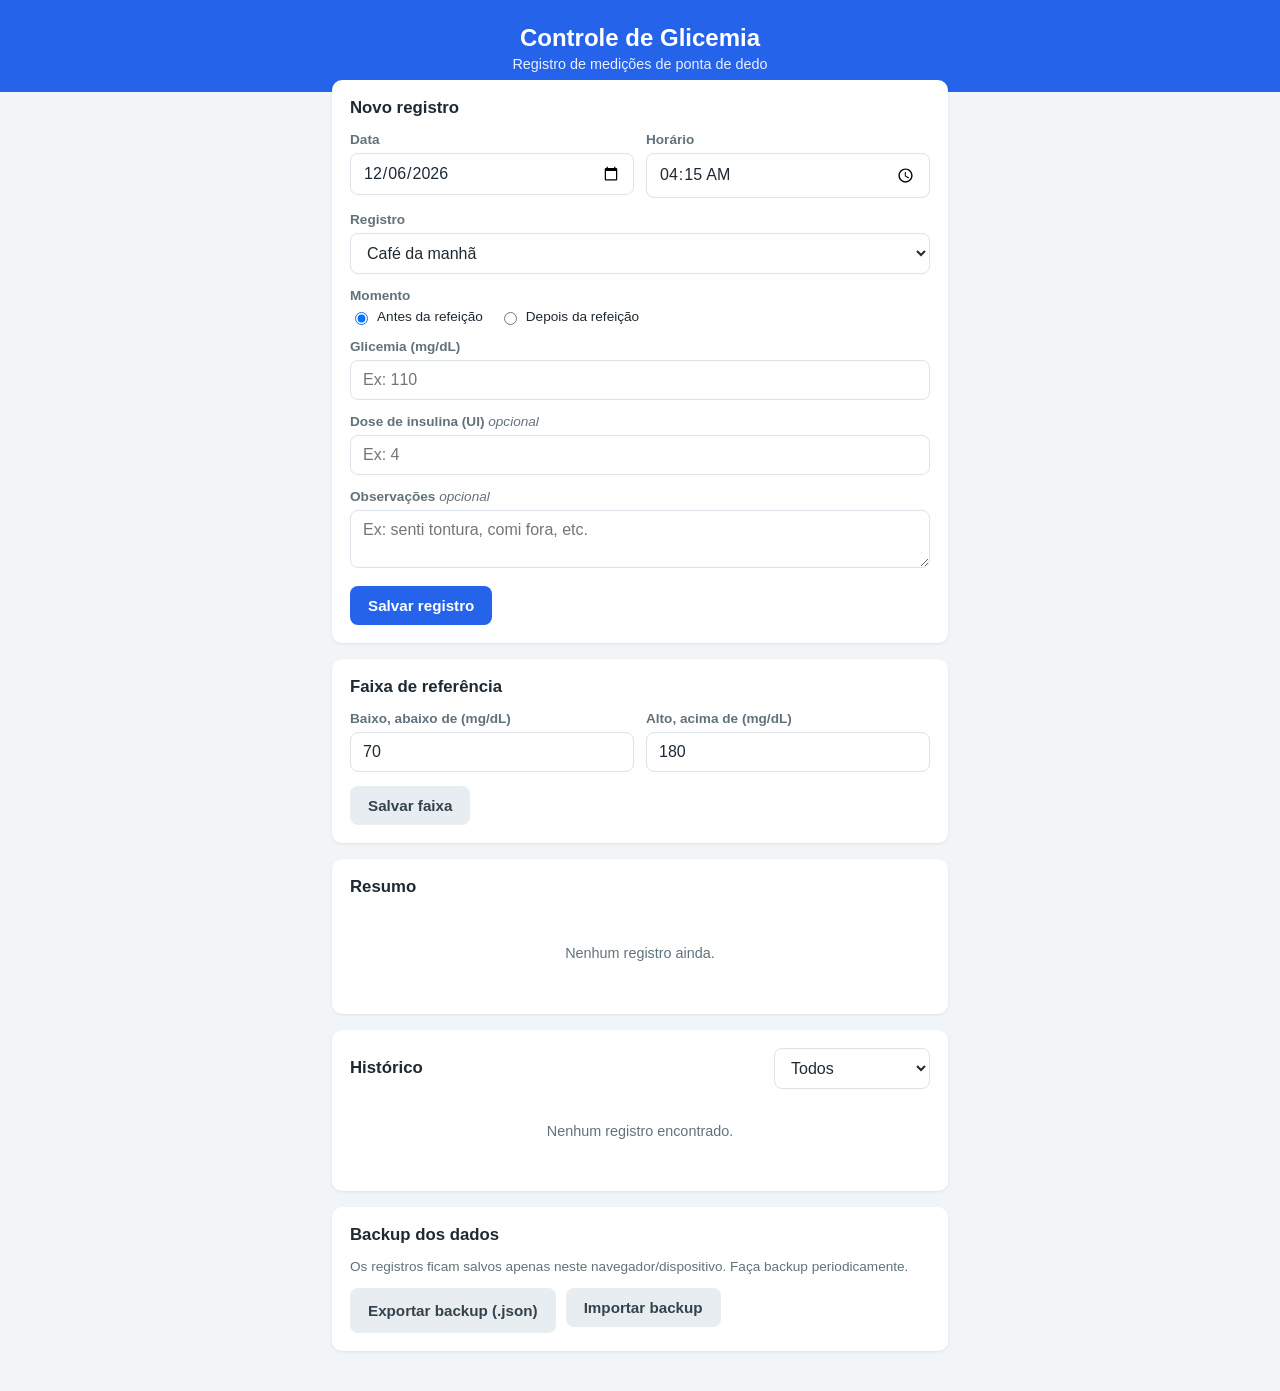
==== controle-glicemia/index.html @ e1487078 "Adiciona app de controle de glicemia App web local (HTML/CSS/JS puro, sem backend) para registrar me" ====
<!DOCTYPE html>
<html lang="pt-BR">
<head>
<meta charset="UTF-8">
<meta name="viewport" content="width=device-width, initial-scale=1.0">
<title>Controle de Glicemia</title>
<link rel="stylesheet" href="style.css">
</head>
<body>
  <header class="app-header">
    <h1>Controle de Glicemia</h1>
    <p class="subtitle">Registro de medições de ponta de dedo</p>
  </header>

  <main class="container">

    <section class="card">
      <h2 id="form-title">Novo registro</h2>
      <form id="reading-form" novalidate>
        <input type="hidden" id="reading-id">

        <div class="field-row">
          <div class="field">
            <label for="date">Data</label>
            <input type="date" id="date" required>
          </div>
          <div class="field">
            <label for="time">Horário</label>
            <input type="time" id="time" required>
          </div>
        </div>

        <div class="field">
          <label for="category">Registro</label>
          <select id="category" required>
            <option value="cafe">Café da manhã</option>
            <option value="almoco">Almoço</option>
            <option value="jantar">Jantar</option>
            <option value="extra">Extraordinário</option>
          </select>
        </div>

        <div class="field" id="moment-field">
          <label>Momento</label>
          <div class="radio-group">
            <label class="radio-option">
              <input type="radio" name="moment" value="antes" checked>
              <span>Antes da refeição</span>
            </label>
            <label class="radio-option">
              <input type="radio" name="moment" value="depois">
              <span>Depois da refeição</span>
            </label>
          </div>
        </div>

        <div class="field">
          <label for="value">Glicemia (mg/dL)</label>
          <input type="number" id="value" min="10" max="800" step="1" required placeholder="Ex: 110">
        </div>

        <div class="field-row">
          <div class="field">
            <label for="insulin">Dose de insulina (UI) <span class="optional">opcional</span></label>
            <input type="number" id="insulin" min="0" max="200" step="0.5" placeholder="Ex: 4">
          </div>
        </div>

        <div class="field">
          <label for="notes">Observações <span class="optional">opcional</span></label>
          <textarea id="notes" rows="2" placeholder="Ex: senti tontura, comi fora, etc."></textarea>
        </div>

        <div class="form-actions">
          <button type="submit" id="submit-btn" class="btn btn-primary">Salvar registro</button>
          <button type="button" id="cancel-edit-btn" class="btn btn-secondary hidden">Cancelar edição</button>
        </div>
      </form>
    </section>

    <section class="card">
      <h2>Faixa de referência</h2>
      <div class="field-row">
        <div class="field">
          <label for="low-threshold">Baixo, abaixo de (mg/dL)</label>
          <input type="number" id="low-threshold" min="0" max="400" step="1">
        </div>
        <div class="field">
          <label for="high-threshold">Alto, acima de (mg/dL)</label>
          <input type="number" id="high-threshold" min="0" max="800" step="1">
        </div>
      </div>
      <button type="button" id="save-thresholds-btn" class="btn btn-secondary">Salvar faixa</button>
    </section>

    <section class="card">
      <h2>Resumo</h2>
      <div class="stats" id="stats"></div>
    </section>

    <section class="card">
      <div class="history-header">
        <h2>Histórico</h2>
        <select id="filter-category">
          <option value="all">Todos</option>
          <option value="cafe">Café da manhã</option>
          <option value="almoco">Almoço</option>
          <option value="jantar">Jantar</option>
          <option value="extra">Extraordinário</option>
        </select>
      </div>
      <div id="history-list"></div>
    </section>

    <section class="card">
      <h2>Backup dos dados</h2>
      <p class="hint">Os registros ficam salvos apenas neste navegador/dispositivo. Faça backup periodicamente.</p>
      <div class="form-actions">
        <button type="button" id="export-btn" class="btn btn-secondary">Exportar backup (.json)</button>
        <label class="btn btn-secondary file-btn">
          Importar backup
          <input type="file" id="import-input" accept="application/json" class="hidden">
        </label>
      </div>
    </section>

  </main>

  <script src="app.js"></script>
</body>
</html>
---- controle-glicemia/style.css ----
:root {
  color-scheme: light;
  --bg: #f2f5f7;
  --card-bg: #ffffff;
  --text: #1f2933;
  --text-muted: #62727b;
  --border: #dde3e8;
  --primary: #2563eb;
  --primary-dark: #1d4ed8;
  --secondary-bg: #e8edf1;
  --secondary-text: #33424c;
  --success: #1a9c62;
  --success-bg: #e5f7ee;
  --warning: #b7791f;
  --warning-bg: #fdf3dc;
  --danger: #c0392b;
  --danger-bg: #fbe6e3;
  --radius: 10px;
}

* {
  box-sizing: border-box;
}

body {
  margin: 0;
  font-family: -apple-system, BlinkMacSystemFont, "Segoe UI", Roboto, Helvetica, Arial, sans-serif;
  background: var(--bg);
  color: var(--text);
  padding-bottom: 40px;
}

.app-header {
  background: var(--primary);
  color: #fff;
  padding: 24px 16px 20px;
  text-align: center;
}

.app-header h1 {
  margin: 0 0 4px;
  font-size: 1.5rem;
}

.subtitle {
  margin: 0;
  opacity: 0.9;
  font-size: 0.9rem;
}

.container {
  max-width: 640px;
  margin: -12px auto 0;
  padding: 0 12px;
  display: flex;
  flex-direction: column;
  gap: 16px;
}

.card {
  background: var(--card-bg);
  border-radius: var(--radius);
  padding: 18px;
  box-shadow: 0 1px 3px rgba(0, 0, 0, 0.08);
}

.card h2 {
  margin: 0 0 14px;
  font-size: 1.05rem;
}

.field {
  margin-bottom: 14px;
}

.field-row {
  display: flex;
  gap: 12px;
}

.field-row .field {
  flex: 1;
  min-width: 0;
}

label {
  display: block;
  font-size: 0.85rem;
  font-weight: 600;
  color: var(--text-muted);
  margin-bottom: 6px;
}

.optional {
  font-weight: 400;
  font-style: italic;
  color: var(--text-muted);
}

input[type="date"],
input[type="time"],
input[type="number"],
input[type="text"],
select,
textarea {
  width: 100%;
  padding: 10px 12px;
  border: 1px solid var(--border);
  border-radius: 8px;
  font-size: 1rem;
  background: #fff;
  color: var(--text);
  font-family: inherit;
}

textarea {
  resize: vertical;
}

.radio-group {
  display: flex;
  gap: 16px;
}

.radio-option {
  display: flex;
  align-items: center;
  gap: 6px;
  font-weight: 400;
  color: var(--text);
  margin-bottom: 0;
}

.radio-option input {
  width: auto;
}

.form-actions {
  display: flex;
  gap: 10px;
  flex-wrap: wrap;
  margin-top: 4px;
}

.btn {
  border: none;
  border-radius: 8px;
  padding: 11px 18px;
  font-size: 0.95rem;
  font-weight: 600;
  cursor: pointer;
}

.btn-primary {
  background: var(--primary);
  color: #fff;
}

.btn-primary:hover {
  background: var(--primary-dark);
}

.btn-secondary {
  background: var(--secondary-bg);
  color: var(--secondary-text);
}

.file-btn {
  display: inline-flex;
  align-items: center;
  justify-content: center;
}

.hidden {
  display: none !important;
}

.hint {
  font-size: 0.85rem;
  color: var(--text-muted);
  margin-top: 0;
}

.stats {
  display: grid;
  grid-template-columns: repeat(auto-fit, minmax(120px, 1fr));
  gap: 10px;
}

.stat-box {
  background: var(--secondary-bg);
  border-radius: 8px;
  padding: 10px 12px;
}

.stat-box .stat-label {
  font-size: 0.75rem;
  color: var(--text-muted);
  margin-bottom: 4px;
}

.stat-box .stat-value {
  font-size: 1.15rem;
  font-weight: 700;
}

.history-header {
  display: flex;
  align-items: center;
  justify-content: space-between;
  gap: 10px;
  margin-bottom: 14px;
}

.history-header h2 {
  margin: 0;
}

.history-header select {
  width: auto;
}

.empty-state {
  color: var(--text-muted);
  font-size: 0.9rem;
  text-align: center;
  padding: 20px 0;
}

.reading-item {
  border: 1px solid var(--border);
  border-radius: 8px;
  padding: 12px;
  margin-bottom: 10px;
  display: flex;
  justify-content: space-between;
  gap: 10px;
  align-items: flex-start;
}

.reading-item:last-child {
  margin-bottom: 0;
}

.reading-main {
  flex: 1;
  min-width: 0;
}

.reading-datetime {
  font-size: 0.8rem;
  color: var(--text-muted);
  margin-bottom: 2px;
}

.reading-type {
  font-weight: 600;
  font-size: 0.95rem;
  margin-bottom: 4px;
}

.reading-value {
  display: inline-block;
  font-size: 1.3rem;
  font-weight: 700;
  padding: 2px 8px;
  border-radius: 6px;
}

.reading-value.normal {
  color: var(--success);
  background: var(--success-bg);
}

.reading-value.low {
  color: var(--danger);
  background: var(--danger-bg);
}

.reading-value.high {
  color: var(--warning);
  background: var(--warning-bg);
}

.reading-extra {
  font-size: 0.85rem;
  color: var(--text-muted);
  margin-top: 4px;
}

.reading-notes {
  font-size: 0.85rem;
  color: var(--text);
  margin-top: 4px;
  white-space: pre-wrap;
  word-break: break-word;
}

.reading-actions {
  display: flex;
  flex-direction: column;
  gap: 6px;
  flex-shrink: 0;
}

.icon-btn {
  border: none;
  background: var(--secondary-bg);
  color: var(--secondary-text);
  border-radius: 6px;
  padding: 6px 10px;
  font-size: 0.8rem;
  cursor: pointer;
}

.icon-btn.danger {
  background: var(--danger-bg);
  color: var(--danger);
}
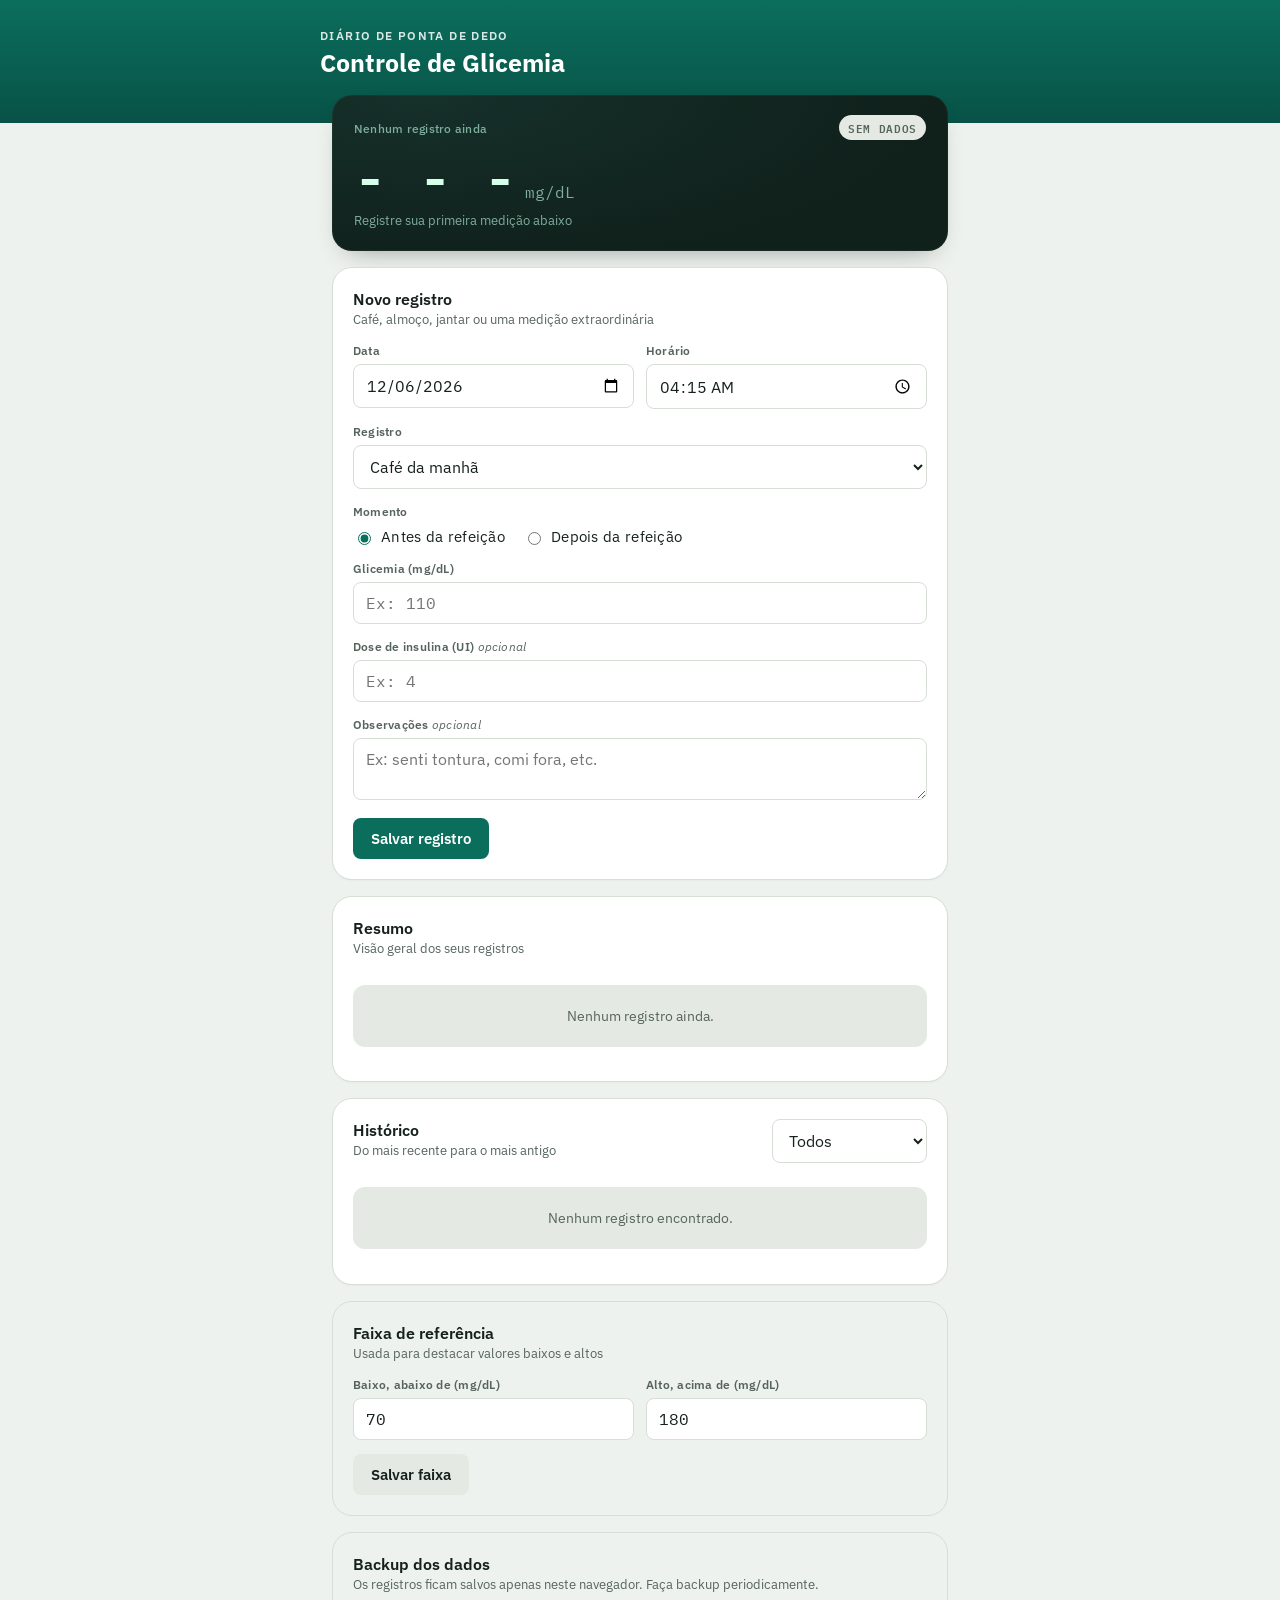
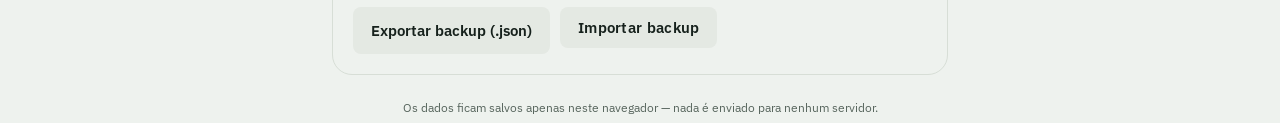
==== commit be698688: "Redesenha a interface do controle de glicemia Aplica identidade visual própria (painel de leitura no" ====
--- a/controle-glicemia/index.html
+++ b/controle-glicemia/index.html
@@ -4,18 +4,38 @@
 <meta charset="UTF-8">
 <meta name="viewport" content="width=device-width, initial-scale=1.0">
 <title>Controle de Glicemia</title>
+<link rel="preconnect" href="https://fonts.googleapis.com">
+<link rel="preconnect" href="https://fonts.gstatic.com" crossorigin>
+<link rel="stylesheet" href="https://fonts.googleapis.com/css2?family=IBM+Plex+Mono:wght@500;600;700&family=IBM+Plex+Sans:wght@400;500;600;700&display=swap">
 <link rel="stylesheet" href="style.css">
 </head>
 <body>
   <header class="app-header">
-    <h1>Controle de Glicemia</h1>
-    <p class="subtitle">Registro de medições de ponta de dedo</p>
+    <div class="header-inner">
+      <p class="eyebrow">Diário de ponta de dedo</p>
+      <h1>Controle de Glicemia</h1>
+    </div>
   </header>
 
   <main class="container">
 
+    <section class="lcd-panel" id="lcd-panel" aria-live="polite">
+      <div class="lcd-top">
+        <span class="lcd-context" id="lcd-context">Nenhum registro ainda</span>
+        <span class="lcd-status-pill status-neutral" id="lcd-status">SEM DADOS</span>
+      </div>
+      <div class="lcd-readout">
+        <span class="lcd-value" id="lcd-value">- - -</span>
+        <span class="lcd-unit">mg/dL</span>
+      </div>
+      <div class="lcd-meta" id="lcd-meta">Registre sua primeira medição abaixo</div>
+    </section>
+
     <section class="card">
-      <h2 id="form-title">Novo registro</h2>
+      <div class="card-head">
+        <h2 id="form-title">Novo registro</h2>
+        <p class="card-sub">Café, almoço, jantar ou uma medição extraordinária</p>
+      </div>
       <form id="reading-form" novalidate>
         <input type="hidden" id="reading-id">
 
@@ -56,13 +76,13 @@
 
         <div class="field">
           <label for="value">Glicemia (mg/dL)</label>
-          <input type="number" id="value" min="10" max="800" step="1" required placeholder="Ex: 110">
+          <input type="number" id="value" min="10" max="800" step="1" required placeholder="Ex: 110" inputmode="numeric">
         </div>
 
         <div class="field-row">
           <div class="field">
             <label for="insulin">Dose de insulina (UI) <span class="optional">opcional</span></label>
-            <input type="number" id="insulin" min="0" max="200" step="0.5" placeholder="Ex: 4">
+            <input type="number" id="insulin" min="0" max="200" step="0.5" placeholder="Ex: 4" inputmode="decimal">
           </div>
         </div>
 
@@ -79,7 +99,35 @@
     </section>
 
     <section class="card">
-      <h2>Faixa de referência</h2>
+      <div class="card-head">
+        <h2>Resumo</h2>
+        <p class="card-sub">Visão geral dos seus registros</p>
+      </div>
+      <div class="stats" id="stats"></div>
+    </section>
+
+    <section class="card">
+      <div class="history-header">
+        <div class="card-head">
+          <h2>Histórico</h2>
+          <p class="card-sub">Do mais recente para o mais antigo</p>
+        </div>
+        <select id="filter-category" aria-label="Filtrar histórico por tipo de registro">
+          <option value="all">Todos</option>
+          <option value="cafe">Café da manhã</option>
+          <option value="almoco">Almoço</option>
+          <option value="jantar">Jantar</option>
+          <option value="extra">Extraordinário</option>
+        </select>
+      </div>
+      <div id="history-list"></div>
+    </section>
+
+    <section class="card card-muted">
+      <div class="card-head">
+        <h2>Faixa de referência</h2>
+        <p class="card-sub">Usada para destacar valores baixos e altos</p>
+      </div>
       <div class="field-row">
         <div class="field">
           <label for="low-threshold">Baixo, abaixo de (mg/dL)</label>
@@ -93,28 +141,11 @@
       <button type="button" id="save-thresholds-btn" class="btn btn-secondary">Salvar faixa</button>
     </section>
 
-    <section class="card">
-      <h2>Resumo</h2>
-      <div class="stats" id="stats"></div>
-    </section>
-
-    <section class="card">
-      <div class="history-header">
-        <h2>Histórico</h2>
-        <select id="filter-category">
-          <option value="all">Todos</option>
-          <option value="cafe">Café da manhã</option>
-          <option value="almoco">Almoço</option>
-          <option value="jantar">Jantar</option>
-          <option value="extra">Extraordinário</option>
-        </select>
+    <section class="card card-muted">
+      <div class="card-head">
+        <h2>Backup dos dados</h2>
+        <p class="card-sub">Os registros ficam salvos apenas neste navegador. Faça backup periodicamente.</p>
       </div>
-      <div id="history-list"></div>
-    </section>
-
-    <section class="card">
-      <h2>Backup dos dados</h2>
-      <p class="hint">Os registros ficam salvos apenas neste navegador/dispositivo. Faça backup periodicamente.</p>
       <div class="form-actions">
         <button type="button" id="export-btn" class="btn btn-secondary">Exportar backup (.json)</button>
         <label class="btn btn-secondary file-btn">
@@ -126,6 +157,8 @@
 
   </main>
 
+  <footer class="app-footer">Os dados ficam salvos apenas neste navegador — nada é enviado para nenhum servidor.</footer>
+
   <script src="app.js"></script>
 </body>
 </html>
--- a/controle-glicemia/style.css
+++ b/controle-glicemia/style.css
@@ -1,100 +1,336 @@
+/* ---------------------------------------------------------
+   Tokens — light palette lives on bare :root; dark redefines
+   the same tokens under prefers-color-scheme and [data-theme].
+   --------------------------------------------------------- */
 :root {
   color-scheme: light;
-  --bg: #f2f5f7;
-  --card-bg: #ffffff;
-  --text: #1f2933;
-  --text-muted: #62727b;
-  --border: #dde3e8;
-  --primary: #2563eb;
-  --primary-dark: #1d4ed8;
-  --secondary-bg: #e8edf1;
-  --secondary-text: #33424c;
-  --success: #1a9c62;
-  --success-bg: #e5f7ee;
-  --warning: #b7791f;
-  --warning-bg: #fdf3dc;
-  --danger: #c0392b;
-  --danger-bg: #fbe6e3;
-  --radius: 10px;
-}
-
+
+  --bg: #eef2ee;
+  --surface: #ffffff;
+  --surface-2: #e4e9e3;
+  --ink: #16211c;
+  --ink-muted: #56645c;
+  --line: #d7ded6;
+
+  --accent: #0b6e5c;
+  --accent-strong: #085247;
+  --accent-ink: #ffffff;
+  --focus-ring: #0b6e5c66;
+
+  --status-low-fg: #a4271e;
+  --status-low-bg: #fbe6e3;
+  --status-high-fg: #8a5300;
+  --status-high-bg: #fbeed3;
+  --status-ok-fg: #1e7d46;
+  --status-ok-bg: #e3f3e8;
+  --status-neutral-fg: #56645c;
+  --status-neutral-bg: #e4e9e3;
+
+  --lcd-bg: #10201b;
+  --lcd-bg-2: #16302a;
+  --lcd-ink: #d6ffe9;
+  --lcd-ink-dim: #7fae9c;
+
+  --radius-lg: 20px;
+  --radius-md: 12px;
+  --radius-sm: 8px;
+
+  --font-body: "IBM Plex Sans", "Segoe UI", system-ui, sans-serif;
+  --font-mono: "IBM Plex Mono", "SFMono-Regular", Consolas, monospace;
+}
+
+@media (prefers-color-scheme: dark) {
+  :root:not([data-theme="light"]) {
+    color-scheme: dark;
+
+    --bg: #0f1512;
+    --surface: #171f1a;
+    --surface-2: #1f2922;
+    --ink: #e9efe9;
+    --ink-muted: #9bab9f;
+    --line: #2b362f;
+
+    --accent: #3fcaa9;
+    --accent-strong: #64d9bd;
+    --accent-ink: #08201a;
+    --focus-ring: #3fcaa980;
+
+    --status-low-fg: #ff9a8f;
+    --status-low-bg: #3a1a16;
+    --status-high-fg: #ffcb70;
+    --status-high-bg: #3a2a0c;
+    --status-ok-fg: #7fe0a0;
+    --status-ok-bg: #123320;
+    --status-neutral-fg: #9bab9f;
+    --status-neutral-bg: #1f2922;
+
+    --lcd-bg: #081310;
+    --lcd-bg-2: #0e211c;
+    --lcd-ink: #bdf5da;
+    --lcd-ink-dim: #5c8a78;
+  }
+}
+
+:root[data-theme="dark"] {
+  color-scheme: dark;
+
+  --bg: #0f1512;
+  --surface: #171f1a;
+  --surface-2: #1f2922;
+  --ink: #e9efe9;
+  --ink-muted: #9bab9f;
+  --line: #2b362f;
+
+  --accent: #3fcaa9;
+  --accent-strong: #64d9bd;
+  --accent-ink: #08201a;
+  --focus-ring: #3fcaa980;
+
+  --status-low-fg: #ff9a8f;
+  --status-low-bg: #3a1a16;
+  --status-high-fg: #ffcb70;
+  --status-high-bg: #3a2a0c;
+  --status-ok-fg: #7fe0a0;
+  --status-ok-bg: #123320;
+  --status-neutral-fg: #9bab9f;
+  --status-neutral-bg: #1f2922;
+
+  --lcd-bg: #081310;
+  --lcd-bg-2: #0e211c;
+  --lcd-ink: #bdf5da;
+  --lcd-ink-dim: #5c8a78;
+}
+
+/* ---------------------------------------------------------
+   Base
+   --------------------------------------------------------- */
 * {
   box-sizing: border-box;
 }
 
 body {
   margin: 0;
-  font-family: -apple-system, BlinkMacSystemFont, "Segoe UI", Roboto, Helvetica, Arial, sans-serif;
+  font-family: var(--font-body);
   background: var(--bg);
-  color: var(--text);
-  padding-bottom: 40px;
+  color: var(--ink);
+  padding-bottom: 8px;
+}
+
+@media (prefers-reduced-motion: no-preference) {
+  .card,
+  .lcd-panel {
+    animation: rise 0.35s ease-out both;
+  }
+}
+
+@keyframes rise {
+  from {
+    opacity: 0;
+    transform: translateY(6px);
+  }
+  to {
+    opacity: 1;
+    transform: none;
+  }
 }
 
 .app-header {
-  background: var(--primary);
-  color: #fff;
-  padding: 24px 16px 20px;
-  text-align: center;
+  padding: 28px 16px 44px;
+  background: linear-gradient(180deg, var(--accent) 0%, var(--accent-strong) 100%);
+  color: var(--accent-ink);
+}
+
+.header-inner {
+  max-width: 640px;
+  margin: 0 auto;
+}
+
+.eyebrow {
+  margin: 0 0 4px;
+  font-size: 0.72rem;
+  font-weight: 600;
+  letter-spacing: 0.12em;
+  text-transform: uppercase;
+  opacity: 0.85;
 }
 
 .app-header h1 {
-  margin: 0 0 4px;
-  font-size: 1.5rem;
-}
-
-.subtitle {
   margin: 0;
-  opacity: 0.9;
-  font-size: 0.9rem;
+  font-size: 1.55rem;
+  font-weight: 700;
+  text-wrap: balance;
 }
 
 .container {
   max-width: 640px;
-  margin: -12px auto 0;
+  margin: -28px auto 0;
   padding: 0 12px;
   display: flex;
   flex-direction: column;
   gap: 16px;
 }
 
+.app-footer {
+  max-width: 640px;
+  margin: 24px auto 0;
+  padding: 0 24px;
+  text-align: center;
+  font-size: 0.78rem;
+  color: var(--ink-muted);
+}
+
+/* ---------------------------------------------------------
+   LCD panel — the glucometer-screen hero
+   --------------------------------------------------------- */
+.lcd-panel {
+  background: radial-gradient(120% 160% at 15% 0%, var(--lcd-bg-2) 0%, var(--lcd-bg) 70%);
+  border-radius: var(--radius-lg);
+  padding: 20px 22px 22px;
+  box-shadow: 0 12px 28px -16px rgba(0, 0, 0, 0.45), inset 0 0 0 1px rgba(255, 255, 255, 0.04);
+  color: var(--lcd-ink);
+}
+
+.lcd-top {
+  display: flex;
+  align-items: center;
+  justify-content: space-between;
+  gap: 10px;
+  margin-bottom: 10px;
+}
+
+.lcd-context {
+  font-size: 0.78rem;
+  font-weight: 500;
+  color: var(--lcd-ink-dim);
+  letter-spacing: 0.02em;
+}
+
+.lcd-status-pill {
+  font-family: var(--font-mono);
+  font-size: 0.68rem;
+  font-weight: 600;
+  letter-spacing: 0.06em;
+  padding: 3px 9px;
+  border-radius: 999px;
+  white-space: nowrap;
+}
+
+.lcd-readout {
+  display: flex;
+  align-items: baseline;
+  gap: 8px;
+  line-height: 1;
+}
+
+.lcd-value {
+  font-family: var(--font-mono);
+  font-size: clamp(2.6rem, 12vw, 3.4rem);
+  font-weight: 600;
+  font-variant-numeric: tabular-nums;
+  letter-spacing: 0.01em;
+}
+
+.lcd-unit {
+  font-family: var(--font-mono);
+  font-size: 1rem;
+  color: var(--lcd-ink-dim);
+}
+
+.lcd-meta {
+  margin-top: 8px;
+  font-size: 0.82rem;
+  color: var(--lcd-ink-dim);
+}
+
+/* status pill color roles, shared by the LCD panel and history items */
+.status-low {
+  color: var(--status-low-fg);
+  background: var(--status-low-bg);
+}
+
+.status-high {
+  color: var(--status-high-fg);
+  background: var(--status-high-bg);
+}
+
+.status-normal {
+  color: var(--status-ok-fg);
+  background: var(--status-ok-bg);
+}
+
+.status-neutral {
+  color: var(--status-neutral-fg);
+  background: var(--status-neutral-bg);
+}
+
+/* ---------------------------------------------------------
+   Cards
+   --------------------------------------------------------- */
 .card {
-  background: var(--card-bg);
-  border-radius: var(--radius);
-  padding: 18px;
-  box-shadow: 0 1px 3px rgba(0, 0, 0, 0.08);
-}
-
-.card h2 {
-  margin: 0 0 14px;
-  font-size: 1.05rem;
-}
-
+  background: var(--surface);
+  border: 1px solid var(--line);
+  border-radius: var(--radius-lg);
+  padding: 20px;
+  box-shadow: 0 1px 2px rgba(0, 0, 0, 0.03);
+}
+
+.card-muted {
+  background: transparent;
+  box-shadow: none;
+}
+
+.card-head {
+  margin-bottom: 14px;
+}
+
+.card-head h2 {
+  margin: 0 0 2px;
+  font-size: 1.02rem;
+  font-weight: 600;
+  text-wrap: balance;
+}
+
+.card-sub {
+  margin: 0;
+  font-size: 0.82rem;
+  color: var(--ink-muted);
+}
+
+/* ---------------------------------------------------------
+   Form fields
+   --------------------------------------------------------- */
 .field {
   margin-bottom: 14px;
 }
 
+.field:last-of-type {
+  margin-bottom: 0;
+}
+
 .field-row {
   display: flex;
   gap: 12px;
+  margin-bottom: 14px;
 }
 
 .field-row .field {
   flex: 1;
   min-width: 0;
+  margin-bottom: 0;
 }
 
 label {
   display: block;
-  font-size: 0.85rem;
-  font-weight: 600;
-  color: var(--text-muted);
+  font-size: 0.78rem;
+  font-weight: 600;
+  color: var(--ink-muted);
+  letter-spacing: 0.02em;
   margin-bottom: 6px;
 }
 
 .optional {
   font-weight: 400;
   font-style: italic;
-  color: var(--text-muted);
 }
 
 input[type="date"],
@@ -105,64 +341,86 @@
 textarea {
   width: 100%;
   padding: 10px 12px;
-  border: 1px solid var(--border);
-  border-radius: 8px;
+  border: 1px solid var(--line);
+  border-radius: var(--radius-sm);
   font-size: 1rem;
-  background: #fff;
-  color: var(--text);
   font-family: inherit;
+  background: var(--surface);
+  color: var(--ink);
+}
+
+input[type="number"] {
+  font-family: var(--font-mono);
+  font-variant-numeric: tabular-nums;
 }
 
 textarea {
   resize: vertical;
+  font-family: var(--font-body);
+}
+
+input:focus-visible,
+select:focus-visible,
+textarea:focus-visible,
+button:focus-visible {
+  outline: 2px solid var(--focus-ring);
+  outline-offset: 1px;
 }
 
 .radio-group {
   display: flex;
-  gap: 16px;
+  gap: 18px;
+  padding-top: 2px;
 }
 
 .radio-option {
   display: flex;
   align-items: center;
-  gap: 6px;
+  gap: 7px;
+  font-size: 0.92rem;
   font-weight: 400;
-  color: var(--text);
+  color: var(--ink);
   margin-bottom: 0;
 }
 
 .radio-option input {
   width: auto;
+  accent-color: var(--accent);
 }
 
 .form-actions {
   display: flex;
   gap: 10px;
   flex-wrap: wrap;
-  margin-top: 4px;
+  margin-top: 6px;
 }
 
 .btn {
   border: none;
-  border-radius: 8px;
+  border-radius: var(--radius-sm);
   padding: 11px 18px;
-  font-size: 0.95rem;
-  font-weight: 600;
+  font-size: 0.92rem;
+  font-weight: 600;
+  font-family: inherit;
   cursor: pointer;
 }
 
 .btn-primary {
-  background: var(--primary);
-  color: #fff;
+  background: var(--accent);
+  color: var(--accent-ink);
 }
 
 .btn-primary:hover {
-  background: var(--primary-dark);
+  background: var(--accent-strong);
 }
 
 .btn-secondary {
-  background: var(--secondary-bg);
-  color: var(--secondary-text);
+  background: var(--surface-2);
+  color: var(--ink);
+}
+
+.btn-secondary:hover {
+  background: var(--line);
 }
 
 .file-btn {
@@ -177,60 +435,68 @@
 
 .hint {
   font-size: 0.85rem;
-  color: var(--text-muted);
+  color: var(--ink-muted);
   margin-top: 0;
 }
 
+/* ---------------------------------------------------------
+   Stats
+   --------------------------------------------------------- */
 .stats {
   display: grid;
-  grid-template-columns: repeat(auto-fit, minmax(120px, 1fr));
+  grid-template-columns: repeat(auto-fit, minmax(128px, 1fr));
   gap: 10px;
 }
 
 .stat-box {
-  background: var(--secondary-bg);
-  border-radius: 8px;
-  padding: 10px 12px;
+  background: var(--surface-2);
+  border-radius: var(--radius-md);
+  padding: 12px 14px;
 }
 
 .stat-box .stat-label {
-  font-size: 0.75rem;
-  color: var(--text-muted);
+  font-size: 0.72rem;
+  color: var(--ink-muted);
   margin-bottom: 4px;
+  letter-spacing: 0.01em;
 }
 
 .stat-box .stat-value {
-  font-size: 1.15rem;
-  font-weight: 700;
-}
-
+  font-family: var(--font-mono);
+  font-size: 1.1rem;
+  font-weight: 600;
+  font-variant-numeric: tabular-nums;
+}
+
+.empty-state {
+  color: var(--ink-muted);
+  font-size: 0.88rem;
+  text-align: center;
+  padding: 22px 10px;
+  background: var(--surface-2);
+  border-radius: var(--radius-md);
+}
+
+/* ---------------------------------------------------------
+   History
+   --------------------------------------------------------- */
 .history-header {
   display: flex;
-  align-items: center;
+  align-items: flex-start;
   justify-content: space-between;
   gap: 10px;
-  margin-bottom: 14px;
-}
-
-.history-header h2 {
-  margin: 0;
+  margin-bottom: 4px;
 }
 
 .history-header select {
   width: auto;
-}
-
-.empty-state {
-  color: var(--text-muted);
-  font-size: 0.9rem;
-  text-align: center;
-  padding: 20px 0;
+  flex-shrink: 0;
 }
 
 .reading-item {
-  border: 1px solid var(--border);
-  border-radius: 8px;
-  padding: 12px;
+  border: 1px solid var(--line);
+  border-radius: var(--radius-md);
+  padding: 13px 14px;
   margin-bottom: 10px;
   display: flex;
   justify-content: space-between;
@@ -248,50 +514,39 @@
 }
 
 .reading-datetime {
-  font-size: 0.8rem;
-  color: var(--text-muted);
-  margin-bottom: 2px;
+  font-family: var(--font-mono);
+  font-size: 0.76rem;
+  color: var(--ink-muted);
+  margin-bottom: 3px;
+  font-variant-numeric: tabular-nums;
 }
 
 .reading-type {
   font-weight: 600;
-  font-size: 0.95rem;
-  margin-bottom: 4px;
+  font-size: 0.94rem;
+  margin-bottom: 6px;
 }
 
 .reading-value {
   display: inline-block;
-  font-size: 1.3rem;
-  font-weight: 700;
-  padding: 2px 8px;
-  border-radius: 6px;
-}
-
-.reading-value.normal {
-  color: var(--success);
-  background: var(--success-bg);
-}
-
-.reading-value.low {
-  color: var(--danger);
-  background: var(--danger-bg);
-}
-
-.reading-value.high {
-  color: var(--warning);
-  background: var(--warning-bg);
+  font-family: var(--font-mono);
+  font-size: 1.25rem;
+  font-weight: 600;
+  font-variant-numeric: tabular-nums;
+  padding: 2px 9px;
+  border-radius: var(--radius-sm);
 }
 
 .reading-extra {
-  font-size: 0.85rem;
-  color: var(--text-muted);
-  margin-top: 4px;
+  font-size: 0.83rem;
+  color: var(--ink-muted);
+  margin-top: 6px;
 }
 
 .reading-notes {
   font-size: 0.85rem;
-  color: var(--text);
-  margin-top: 4px;
+  color: var(--ink);
+  margin-top: 6px;
   white-space: pre-wrap;
   word-break: break-word;
 }
@@ -305,15 +560,21 @@
 
 .icon-btn {
   border: none;
-  background: var(--secondary-bg);
-  color: var(--secondary-text);
-  border-radius: 6px;
-  padding: 6px 10px;
-  font-size: 0.8rem;
+  background: var(--surface-2);
+  color: var(--ink);
+  border-radius: var(--radius-sm);
+  padding: 6px 11px;
+  font-size: 0.78rem;
+  font-weight: 500;
+  font-family: inherit;
   cursor: pointer;
 }
 
+.icon-btn:hover {
+  background: var(--line);
+}
+
 .icon-btn.danger {
-  background: var(--danger-bg);
-  color: var(--danger);
-}
+  background: var(--status-low-bg);
+  color: var(--status-low-fg);
+}
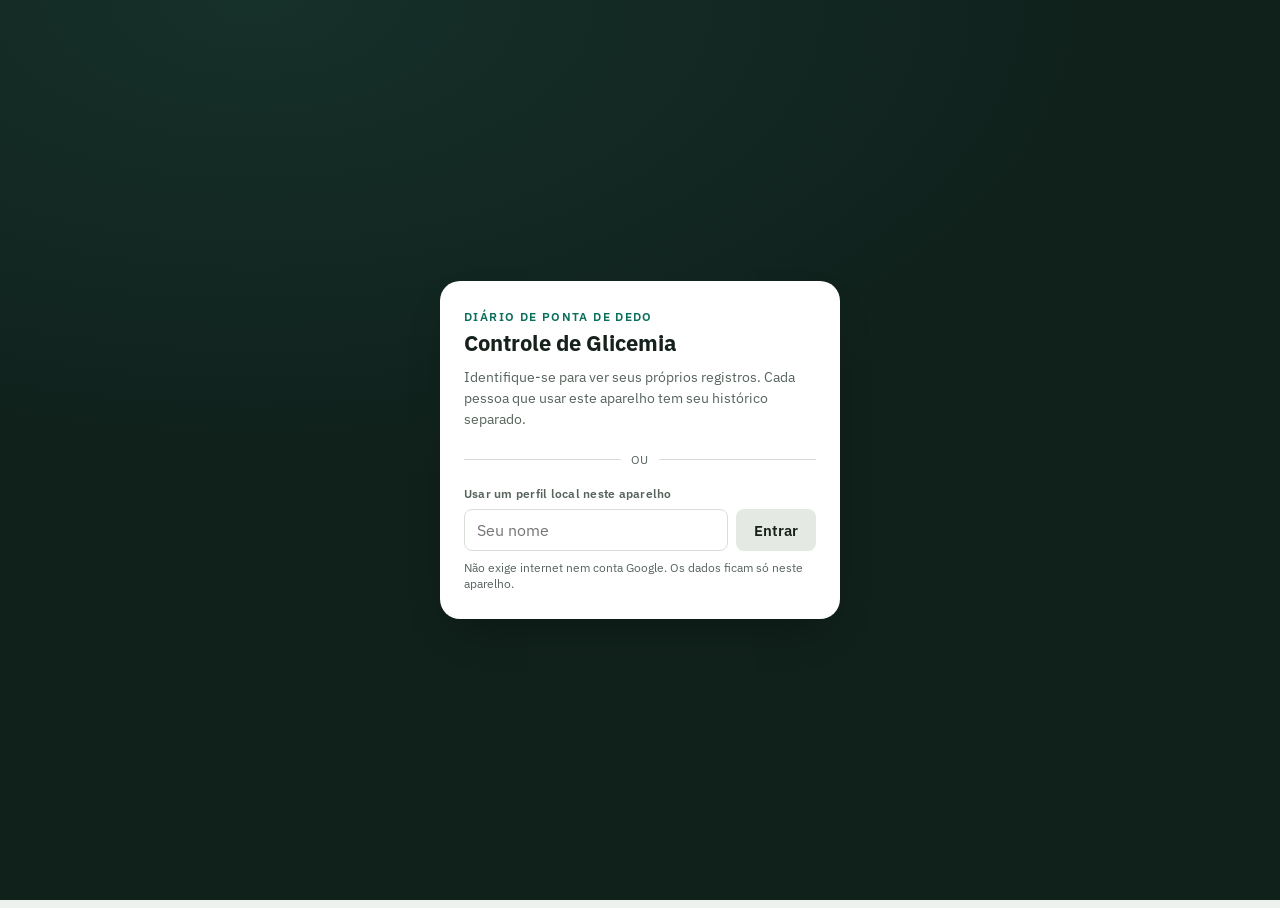
==== commit 2211e02e: "Prepara o app para PWA/TWA com login, exportações e temas Reestrutura o front-end em módulos (storag" ====
--- a/controle-glicemia/index.html
+++ b/controle-glicemia/index.html
@@ -2,163 +2,257 @@
 <html lang="pt-BR">
 <head>
 <meta charset="UTF-8">
-<meta name="viewport" content="width=device-width, initial-scale=1.0">
+<meta name="viewport" content="width=device-width, initial-scale=1.0, viewport-fit=cover">
 <title>Controle de Glicemia</title>
+<meta name="description" content="Diário de medições de ponta de dedo para controle do diabetes, com registros por refeição, exportação e múltiplos perfis.">
+<meta name="theme-color" content="#0b6e5c">
+<script>
+  (function () {
+    try {
+      var mode = localStorage.getItem("glicemia_theme_v1");
+      if (mode === "light" || mode === "dark") {
+        document.documentElement.setAttribute("data-theme", mode);
+      }
+    } catch (e) {}
+  })();
+</script>
+<link rel="manifest" href="manifest.webmanifest">
+<link rel="icon" href="icons/icon-192.png">
+<link rel="apple-touch-icon" href="icons/icon-192.png">
 <link rel="preconnect" href="https://fonts.googleapis.com">
 <link rel="preconnect" href="https://fonts.gstatic.com" crossorigin>
 <link rel="stylesheet" href="https://fonts.googleapis.com/css2?family=IBM+Plex+Mono:wght@500;600;700&family=IBM+Plex+Sans:wght@400;500;600;700&display=swap">
 <link rel="stylesheet" href="style.css">
 </head>
 <body>
-  <header class="app-header">
-    <div class="header-inner">
+
+  <!-- ===================== Tela de identificação ===================== -->
+  <section id="signin-screen" class="signin-screen">
+    <div class="signin-card">
       <p class="eyebrow">Diário de ponta de dedo</p>
-      <h1>Controle de Glicemia</h1>
+      <h1 class="signin-title">Controle de Glicemia</h1>
+      <p class="signin-sub">Identifique-se para ver seus próprios registros. Cada pessoa que usar este aparelho tem seu histórico separado.</p>
+
+      <div id="known-profiles" class="known-profiles hidden">
+        <p class="signin-label">Continuar como</p>
+        <div id="known-profiles-list" class="known-profiles-list"></div>
+      </div>
+
+      <div class="signin-divider" id="signin-divider" style="display:none"><span>ou</span></div>
+
+      <div id="google-signin-area" class="google-signin-area">
+        <div id="google-signin-btn"></div>
+        <p id="google-signin-note" class="signin-note hidden"></p>
+      </div>
+
+      <div class="signin-divider"><span>ou</span></div>
+
+      <form id="local-profile-form" class="local-profile-form">
+        <label for="local-profile-name">Usar um perfil local neste aparelho</label>
+        <div class="local-profile-row">
+          <input type="text" id="local-profile-name" placeholder="Seu nome" maxlength="40" required autocomplete="name">
+          <button type="submit" class="btn btn-secondary">Entrar</button>
+        </div>
+        <p class="signin-hint">Não exige internet nem conta Google. Os dados ficam só neste aparelho.</p>
+      </form>
     </div>
-  </header>
-
-  <main class="container">
-
-    <section class="lcd-panel" id="lcd-panel" aria-live="polite">
-      <div class="lcd-top">
-        <span class="lcd-context" id="lcd-context">Nenhum registro ainda</span>
-        <span class="lcd-status-pill status-neutral" id="lcd-status">SEM DADOS</span>
+  </section>
+
+  <!-- ===================== App ===================== -->
+  <div id="app-root" class="hidden">
+    <header class="app-header">
+      <div class="header-inner">
+        <div class="header-text">
+          <p class="eyebrow">Diário de ponta de dedo</p>
+          <h1>Controle de Glicemia</h1>
+        </div>
+        <div class="header-actions">
+          <button type="button" id="theme-toggle" class="icon-toggle-btn" aria-label="Alternar tema claro/escuro">
+            <svg id="theme-icon-light" class="theme-icon" width="18" height="18" viewBox="0 0 24 24" fill="none" stroke="currentColor" stroke-width="2" stroke-linecap="round"><circle cx="12" cy="12" r="4"></circle><path d="M12 2v2M12 20v2M4.9 4.9l1.4 1.4M17.7 17.7l1.4 1.4M2 12h2M20 12h2M4.9 19.1l1.4-1.4M17.7 6.3l1.4-1.4"></path></svg>
+            <svg id="theme-icon-dark" class="theme-icon hidden" width="18" height="18" viewBox="0 0 24 24" fill="none" stroke="currentColor" stroke-width="2" stroke-linecap="round"><path d="M20 14.5A8.5 8.5 0 1 1 9.5 4a7 7 0 0 0 10.5 10.5z"></path></svg>
+            <svg id="theme-icon-system" class="theme-icon hidden" width="18" height="18" viewBox="0 0 24 24" fill="none" stroke="currentColor" stroke-width="2" stroke-linecap="round"><rect x="3" y="4" width="18" height="13" rx="2"></rect><path d="M8 21h8M12 17v4"></path></svg>
+            <span id="theme-toggle-label">Sistema</span>
+          </button>
+          <button type="button" id="profile-chip" class="profile-chip">
+            <span id="profile-avatar" class="profile-avatar">?</span>
+            <span id="profile-name" class="profile-name">—</span>
+          </button>
+        </div>
       </div>
-      <div class="lcd-readout">
-        <span class="lcd-value" id="lcd-value">- - -</span>
-        <span class="lcd-unit">mg/dL</span>
-      </div>
-      <div class="lcd-meta" id="lcd-meta">Registre sua primeira medição abaixo</div>
-    </section>
-
-    <section class="card">
-      <div class="card-head">
-        <h2 id="form-title">Novo registro</h2>
-        <p class="card-sub">Café, almoço, jantar ou uma medição extraordinária</p>
-      </div>
-      <form id="reading-form" novalidate>
-        <input type="hidden" id="reading-id">
-
-        <div class="field-row">
-          <div class="field">
-            <label for="date">Data</label>
-            <input type="date" id="date" required>
-          </div>
-          <div class="field">
-            <label for="time">Horário</label>
-            <input type="time" id="time" required>
-          </div>
-        </div>
-
-        <div class="field">
-          <label for="category">Registro</label>
-          <select id="category" required>
+    </header>
+
+    <main class="container">
+
+      <section class="lcd-panel" id="lcd-panel" aria-live="polite">
+        <div class="lcd-top">
+          <span class="lcd-context" id="lcd-context">Nenhum registro ainda</span>
+          <span class="lcd-status-pill status-neutral" id="lcd-status">SEM DADOS</span>
+        </div>
+        <div class="lcd-readout">
+          <span class="lcd-value" id="lcd-value">- - -</span>
+          <span class="lcd-unit">mg/dL</span>
+        </div>
+        <div class="lcd-meta" id="lcd-meta">Registre sua primeira medição abaixo</div>
+      </section>
+
+      <section class="card">
+        <div class="card-head">
+          <h2 id="form-title">Novo registro</h2>
+          <p class="card-sub">Café, almoço, jantar ou uma medição extraordinária</p>
+        </div>
+        <form id="reading-form" novalidate>
+          <input type="hidden" id="reading-id">
+
+          <div class="field-row">
+            <div class="field">
+              <label for="date">Data</label>
+              <input type="date" id="date" required>
+            </div>
+            <div class="field">
+              <label for="time">Horário</label>
+              <input type="time" id="time" required>
+            </div>
+          </div>
+
+          <div class="field">
+            <label for="category">Registro</label>
+            <select id="category" required>
+              <option value="cafe">Café da manhã</option>
+              <option value="almoco">Almoço</option>
+              <option value="jantar">Jantar</option>
+              <option value="extra">Extraordinário</option>
+            </select>
+          </div>
+
+          <div class="field" id="moment-field">
+            <label>Momento</label>
+            <div class="radio-group">
+              <label class="radio-option">
+                <input type="radio" name="moment" value="antes" checked>
+                <span>Antes da refeição</span>
+              </label>
+              <label class="radio-option">
+                <input type="radio" name="moment" value="depois">
+                <span>Depois da refeição</span>
+              </label>
+            </div>
+          </div>
+
+          <div class="field">
+            <label for="value">Glicemia (mg/dL)</label>
+            <input type="number" id="value" min="10" max="800" step="1" required placeholder="Ex: 110" inputmode="numeric">
+          </div>
+
+          <div class="field-row">
+            <div class="field">
+              <label for="insulin">Dose de insulina (UI) <span class="optional">opcional</span></label>
+              <input type="number" id="insulin" min="0" max="200" step="0.5" placeholder="Ex: 4" inputmode="decimal">
+            </div>
+          </div>
+
+          <div class="field">
+            <label for="notes">Observações <span class="optional">opcional</span></label>
+            <textarea id="notes" rows="2" placeholder="Ex: senti tontura, comi fora, etc."></textarea>
+          </div>
+
+          <div class="form-actions">
+            <button type="submit" id="submit-btn" class="btn btn-primary">Salvar registro</button>
+            <button type="button" id="cancel-edit-btn" class="btn btn-secondary hidden">Cancelar edição</button>
+          </div>
+        </form>
+      </section>
+
+      <section class="card">
+        <div class="card-head">
+          <h2>Resumo</h2>
+          <p class="card-sub">Visão geral dos seus registros</p>
+        </div>
+        <div class="stats" id="stats"></div>
+      </section>
+
+      <section class="card">
+        <div class="history-header">
+          <div class="card-head">
+            <h2>Histórico</h2>
+            <p class="card-sub">Do mais recente para o mais antigo</p>
+          </div>
+          <select id="filter-category" aria-label="Filtrar histórico por tipo de registro">
+            <option value="all">Todos</option>
             <option value="cafe">Café da manhã</option>
             <option value="almoco">Almoço</option>
             <option value="jantar">Jantar</option>
             <option value="extra">Extraordinário</option>
           </select>
         </div>
-
-        <div class="field" id="moment-field">
-          <label>Momento</label>
-          <div class="radio-group">
-            <label class="radio-option">
-              <input type="radio" name="moment" value="antes" checked>
-              <span>Antes da refeição</span>
-            </label>
-            <label class="radio-option">
-              <input type="radio" name="moment" value="depois">
-              <span>Depois da refeição</span>
-            </label>
-          </div>
-        </div>
-
-        <div class="field">
-          <label for="value">Glicemia (mg/dL)</label>
-          <input type="number" id="value" min="10" max="800" step="1" required placeholder="Ex: 110" inputmode="numeric">
-        </div>
-
+        <div id="history-list"></div>
+      </section>
+
+      <section class="card card-muted">
+        <div class="card-head">
+          <h2>Faixa de referência</h2>
+          <p class="card-sub">Usada para destacar valores baixos e altos</p>
+        </div>
         <div class="field-row">
           <div class="field">
-            <label for="insulin">Dose de insulina (UI) <span class="optional">opcional</span></label>
-            <input type="number" id="insulin" min="0" max="200" step="0.5" placeholder="Ex: 4" inputmode="decimal">
-          </div>
-        </div>
-
-        <div class="field">
-          <label for="notes">Observações <span class="optional">opcional</span></label>
-          <textarea id="notes" rows="2" placeholder="Ex: senti tontura, comi fora, etc."></textarea>
-        </div>
-
+            <label for="low-threshold">Baixo, abaixo de (mg/dL)</label>
+            <input type="number" id="low-threshold" min="0" max="400" step="1">
+          </div>
+          <div class="field">
+            <label for="high-threshold">Alto, acima de (mg/dL)</label>
+            <input type="number" id="high-threshold" min="0" max="800" step="1">
+          </div>
+        </div>
+        <button type="button" id="save-thresholds-btn" class="btn btn-secondary">Salvar faixa</button>
+      </section>
+
+      <section class="card card-muted">
+        <div class="card-head">
+          <h2>Exportar e fazer backup</h2>
+          <p class="card-sub">Os registros ficam salvos apenas neste aparelho. Exporte periodicamente.</p>
+        </div>
+        <div class="export-grid">
+          <button type="button" id="export-json-btn" class="export-btn">
+            <span class="export-btn-format">JSON</span>
+            <span class="export-btn-desc">Backup completo, para restaurar depois</span>
+          </button>
+          <button type="button" id="export-csv-btn" class="export-btn">
+            <span class="export-btn-format">Planilha (.csv)</span>
+            <span class="export-btn-desc">Abre no Excel, Sheets ou Numbers</span>
+          </button>
+          <button type="button" id="export-txt-btn" class="export-btn">
+            <span class="export-btn-format">Texto (.txt)</span>
+            <span class="export-btn-desc">Relatório simples para ler ou enviar</span>
+          </button>
+          <button type="button" id="export-doc-btn" class="export-btn">
+            <span class="export-btn-format">Word (.doc)</span>
+            <span class="export-btn-desc">Relatório formatado em tabela</span>
+          </button>
+        </div>
         <div class="form-actions">
-          <button type="submit" id="submit-btn" class="btn btn-primary">Salvar registro</button>
-          <button type="button" id="cancel-edit-btn" class="btn btn-secondary hidden">Cancelar edição</button>
-        </div>
-      </form>
-    </section>
-
-    <section class="card">
-      <div class="card-head">
-        <h2>Resumo</h2>
-        <p class="card-sub">Visão geral dos seus registros</p>
-      </div>
-      <div class="stats" id="stats"></div>
-    </section>
-
-    <section class="card">
-      <div class="history-header">
-        <div class="card-head">
-          <h2>Histórico</h2>
-          <p class="card-sub">Do mais recente para o mais antigo</p>
-        </div>
-        <select id="filter-category" aria-label="Filtrar histórico por tipo de registro">
-          <option value="all">Todos</option>
-          <option value="cafe">Café da manhã</option>
-          <option value="almoco">Almoço</option>
-          <option value="jantar">Jantar</option>
-          <option value="extra">Extraordinário</option>
-        </select>
-      </div>
-      <div id="history-list"></div>
-    </section>
-
-    <section class="card card-muted">
-      <div class="card-head">
-        <h2>Faixa de referência</h2>
-        <p class="card-sub">Usada para destacar valores baixos e altos</p>
-      </div>
-      <div class="field-row">
-        <div class="field">
-          <label for="low-threshold">Baixo, abaixo de (mg/dL)</label>
-          <input type="number" id="low-threshold" min="0" max="400" step="1">
-        </div>
-        <div class="field">
-          <label for="high-threshold">Alto, acima de (mg/dL)</label>
-          <input type="number" id="high-threshold" min="0" max="800" step="1">
-        </div>
-      </div>
-      <button type="button" id="save-thresholds-btn" class="btn btn-secondary">Salvar faixa</button>
-    </section>
-
-    <section class="card card-muted">
-      <div class="card-head">
-        <h2>Backup dos dados</h2>
-        <p class="card-sub">Os registros ficam salvos apenas neste navegador. Faça backup periodicamente.</p>
-      </div>
-      <div class="form-actions">
-        <button type="button" id="export-btn" class="btn btn-secondary">Exportar backup (.json)</button>
-        <label class="btn btn-secondary file-btn">
-          Importar backup
-          <input type="file" id="import-input" accept="application/json" class="hidden">
-        </label>
-      </div>
-    </section>
-
-  </main>
-
-  <footer class="app-footer">Os dados ficam salvos apenas neste navegador — nada é enviado para nenhum servidor.</footer>
-
+          <label class="btn btn-secondary file-btn">
+            Importar backup (.json)
+            <input type="file" id="import-input" accept="application/json" class="hidden">
+          </label>
+        </div>
+      </section>
+
+    </main>
+
+    <footer class="app-footer">Os dados ficam salvos apenas neste aparelho — nada é enviado para nenhum servidor.</footer>
+  </div>
+
+  <script src="https://accounts.google.com/gsi/client" async defer></script>
+  <script src="theme.js"></script>
+  <script src="storage.js"></script>
+  <script src="export.js"></script>
+  <script src="auth.js"></script>
   <script src="app.js"></script>
+  <script>
+    if ("serviceWorker" in navigator) {
+      window.addEventListener("load", function () {
+        navigator.serviceWorker.register("sw.js").catch(function () {});
+      });
+    }
+  </script>
 </body>
 </html>
--- a/controle-glicemia/style.css
+++ b/controle-glicemia/style.css
@@ -143,6 +143,32 @@
 .header-inner {
   max-width: 640px;
   margin: 0 auto;
+  display: flex;
+  flex-wrap: wrap;
+  align-items: center;
+  justify-content: space-between;
+  gap: 10px 12px;
+}
+
+.header-text {
+  min-width: 0;
+}
+
+.header-actions {
+  display: flex;
+  align-items: center;
+  gap: 8px;
+  flex-shrink: 0;
+}
+
+@media (max-width: 460px) {
+  #theme-toggle-label {
+    display: none;
+  }
+
+  .icon-toggle-btn {
+    padding: 8px;
+  }
 }
 
 .eyebrow {
@@ -578,3 +604,239 @@
   background: var(--status-low-bg);
   color: var(--status-low-fg);
 }
+
+/* ---------------------------------------------------------
+   Sign-in screen
+   --------------------------------------------------------- */
+.signin-screen {
+  min-height: 100vh;
+  min-height: 100dvh;
+  display: flex;
+  align-items: center;
+  justify-content: center;
+  padding: 32px 16px;
+  background: radial-gradient(120% 90% at 20% 0%, var(--lcd-bg-2) 0%, var(--lcd-bg) 60%);
+}
+
+.signin-card {
+  width: 100%;
+  max-width: 400px;
+  background: var(--surface);
+  border-radius: var(--radius-lg);
+  padding: 28px 24px;
+  box-shadow: 0 20px 44px -20px rgba(0, 0, 0, 0.35);
+}
+
+.signin-card .eyebrow {
+  color: var(--accent);
+  opacity: 1;
+}
+
+.signin-title {
+  margin: 0 0 10px;
+  font-size: 1.4rem;
+  font-weight: 700;
+  text-wrap: balance;
+}
+
+.signin-sub {
+  margin: 0 0 22px;
+  font-size: 0.88rem;
+  color: var(--ink-muted);
+  line-height: 1.5;
+}
+
+.signin-label {
+  margin: 0 0 10px;
+  font-size: 0.78rem;
+  font-weight: 600;
+  color: var(--ink-muted);
+  letter-spacing: 0.02em;
+}
+
+.known-profiles {
+  margin-bottom: 4px;
+}
+
+.known-profiles-list {
+  display: flex;
+  flex-direction: column;
+  gap: 8px;
+  margin-bottom: 4px;
+}
+
+.known-profile-btn {
+  display: flex;
+  align-items: center;
+  gap: 10px;
+  width: 100%;
+  border: 1px solid var(--line);
+  background: var(--surface);
+  border-radius: var(--radius-md);
+  padding: 9px 12px;
+  font-size: 0.92rem;
+  font-weight: 500;
+  color: var(--ink);
+  font-family: inherit;
+  cursor: pointer;
+  text-align: left;
+}
+
+.known-profile-btn:hover {
+  background: var(--surface-2);
+}
+
+.signin-divider {
+  display: flex;
+  align-items: center;
+  gap: 10px;
+  margin: 18px 0;
+  color: var(--ink-muted);
+  font-size: 0.76rem;
+  text-transform: uppercase;
+  letter-spacing: 0.06em;
+}
+
+.signin-divider::before,
+.signin-divider::after {
+  content: "";
+  flex: 1;
+  height: 1px;
+  background: var(--line);
+}
+
+.google-signin-area {
+  display: flex;
+  flex-direction: column;
+  align-items: center;
+  gap: 8px;
+}
+
+.signin-note {
+  font-size: 0.8rem;
+  color: var(--ink-muted);
+  text-align: center;
+}
+
+.local-profile-form label {
+  margin-bottom: 8px;
+}
+
+.local-profile-row {
+  display: flex;
+  gap: 8px;
+}
+
+.local-profile-row input {
+  flex: 1;
+  min-width: 0;
+}
+
+.signin-hint {
+  margin: 8px 0 0;
+  font-size: 0.78rem;
+  color: var(--ink-muted);
+}
+
+/* ---------------------------------------------------------
+   Profile chip & theme toggle (in-app header)
+   --------------------------------------------------------- */
+.profile-chip,
+.icon-toggle-btn {
+  display: flex;
+  align-items: center;
+  gap: 6px;
+  border: 1px solid rgba(255, 255, 255, 0.35);
+  background: rgba(255, 255, 255, 0.12);
+  color: var(--accent-ink);
+  border-radius: 999px;
+  padding: 5px 10px 5px 5px;
+  font-size: 0.8rem;
+  font-weight: 600;
+  font-family: inherit;
+  cursor: pointer;
+}
+
+.icon-toggle-btn {
+  padding: 6px 12px;
+}
+
+.icon-toggle-btn:hover,
+.profile-chip:hover {
+  background: rgba(255, 255, 255, 0.2);
+}
+
+.theme-icon {
+  flex-shrink: 0;
+}
+
+.profile-avatar {
+  width: 24px;
+  height: 24px;
+  border-radius: 50%;
+  background: rgba(255, 255, 255, 0.85);
+  color: var(--accent-strong);
+  display: flex;
+  align-items: center;
+  justify-content: center;
+  font-size: 0.7rem;
+  font-weight: 700;
+  background-size: cover;
+  background-position: center;
+  flex-shrink: 0;
+}
+
+.profile-avatar-lg {
+  width: 34px;
+  height: 34px;
+  font-size: 0.8rem;
+  background-color: var(--surface-2);
+  color: var(--ink);
+}
+
+.profile-name {
+  max-width: 110px;
+  overflow: hidden;
+  text-overflow: ellipsis;
+  white-space: nowrap;
+}
+
+/* ---------------------------------------------------------
+   Export grid
+   --------------------------------------------------------- */
+.export-grid {
+  display: grid;
+  grid-template-columns: repeat(auto-fit, minmax(150px, 1fr));
+  gap: 10px;
+  margin-bottom: 14px;
+}
+
+.export-btn {
+  display: flex;
+  flex-direction: column;
+  align-items: flex-start;
+  gap: 3px;
+  border: 1px solid var(--line);
+  background: var(--surface);
+  border-radius: var(--radius-md);
+  padding: 12px 14px;
+  text-align: left;
+  cursor: pointer;
+  font-family: inherit;
+}
+
+.export-btn:hover {
+  border-color: var(--accent);
+  background: var(--surface-2);
+}
+
+.export-btn-format {
+  font-weight: 700;
+  font-size: 0.9rem;
+  color: var(--accent);
+}
+
+.export-btn-desc {
+  font-size: 0.76rem;
+  color: var(--ink-muted);
+}
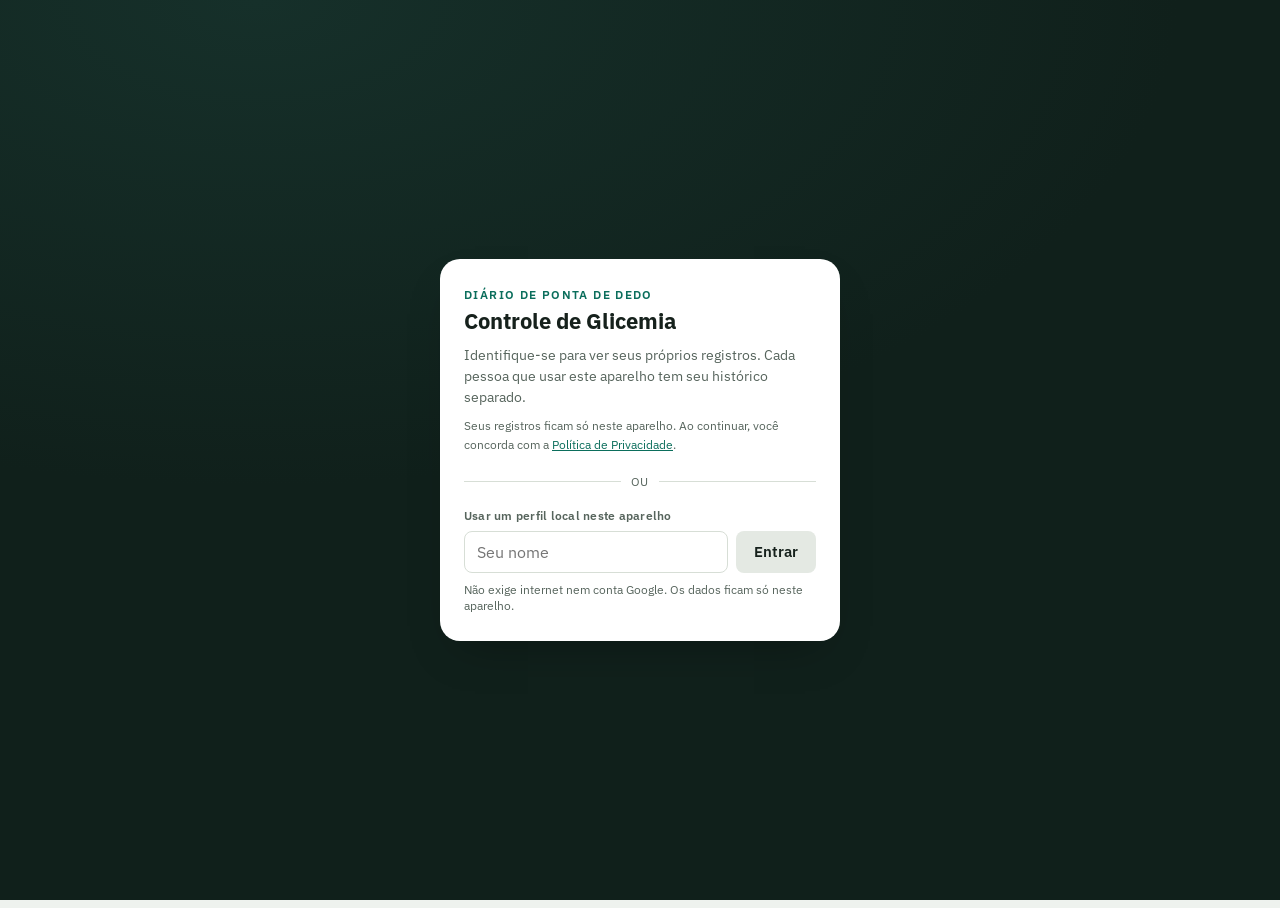
==== commit b474ab2a: "Adiciona política de privacidade conforme a LGPD Cria controle-glicemia/privacidade.html cobrindo os" ====
--- a/controle-glicemia/index.html
+++ b/controle-glicemia/index.html
@@ -32,6 +32,7 @@
       <p class="eyebrow">Diário de ponta de dedo</p>
       <h1 class="signin-title">Controle de Glicemia</h1>
       <p class="signin-sub">Identifique-se para ver seus próprios registros. Cada pessoa que usar este aparelho tem seu histórico separado.</p>
+      <p class="signin-consent">Seus registros ficam só neste aparelho. Ao continuar, você concorda com a <a href="privacidade.html" target="_blank" rel="noopener">Política de Privacidade</a>.</p>
 
       <div id="known-profiles" class="known-profiles hidden">
         <p class="signin-label">Continuar como</p>
@@ -238,7 +239,7 @@
 
     </main>
 
-    <footer class="app-footer">Os dados ficam salvos apenas neste aparelho — nada é enviado para nenhum servidor.</footer>
+    <footer class="app-footer">Os dados ficam salvos apenas neste aparelho — nada é enviado para nenhum servidor. <a href="privacidade.html">Política de Privacidade</a></footer>
   </div>
 
   <script src="https://accounts.google.com/gsi/client" async defer></script>
--- a/controle-glicemia/style.css
+++ b/controle-glicemia/style.css
@@ -203,6 +203,11 @@
   text-align: center;
   font-size: 0.78rem;
   color: var(--ink-muted);
+}
+
+.app-footer a {
+  color: inherit;
+  text-decoration: underline;
 }
 
 /* ---------------------------------------------------------
@@ -646,6 +651,17 @@
   line-height: 1.5;
 }
 
+.signin-consent {
+  margin: -14px 0 20px;
+  font-size: 0.78rem;
+  color: var(--ink-muted);
+  line-height: 1.5;
+}
+
+.signin-consent a {
+  color: var(--accent);
+}
+
 .signin-label {
   margin: 0 0 10px;
   font-size: 0.78rem;
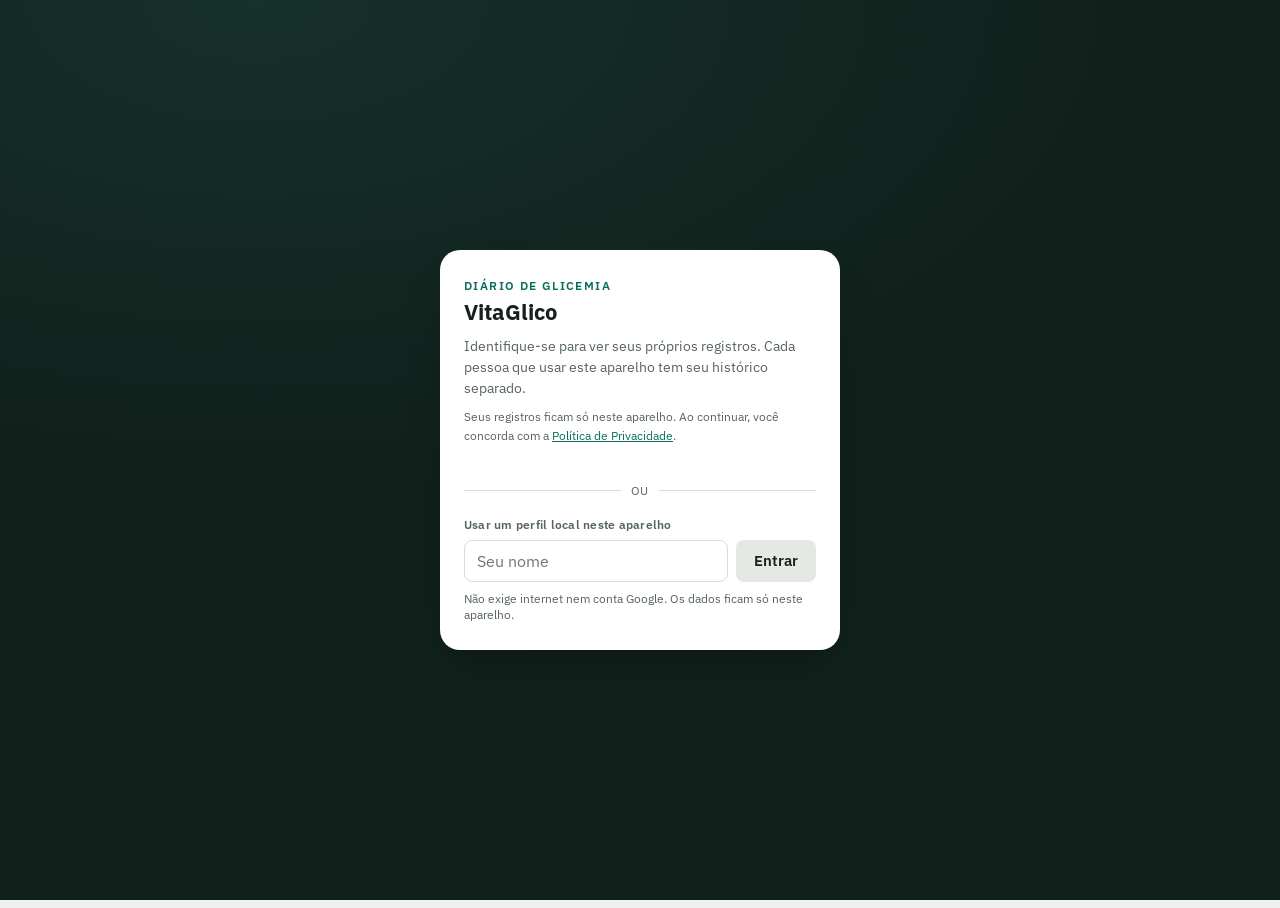
==== commit 58c80496: "Renomeia o app para VitaGlico Atualiza o nome exibido em manifest.webmanifest (name/short_name), tít" ====
--- a/controle-glicemia/index.html
+++ b/controle-glicemia/index.html
@@ -3,7 +3,7 @@
 <head>
 <meta charset="UTF-8">
 <meta name="viewport" content="width=device-width, initial-scale=1.0, viewport-fit=cover">
-<title>Controle de Glicemia</title>
+<title>VitaGlico - Diário de Glicemia</title>
 <meta name="description" content="Diário de medições de ponta de dedo para controle do diabetes, com registros por refeição, exportação e múltiplos perfis.">
 <meta name="theme-color" content="#0b6e5c">
 <script>
@@ -29,8 +29,8 @@
   <!-- ===================== Tela de identificação ===================== -->
   <section id="signin-screen" class="signin-screen">
     <div class="signin-card">
-      <p class="eyebrow">Diário de ponta de dedo</p>
-      <h1 class="signin-title">Controle de Glicemia</h1>
+      <p class="eyebrow">Diário de Glicemia</p>
+      <h1 class="signin-title">VitaGlico</h1>
       <p class="signin-sub">Identifique-se para ver seus próprios registros. Cada pessoa que usar este aparelho tem seu histórico separado.</p>
       <p class="signin-consent">Seus registros ficam só neste aparelho. Ao continuar, você concorda com a <a href="privacidade.html" target="_blank" rel="noopener">Política de Privacidade</a>.</p>
 
@@ -64,8 +64,8 @@
     <header class="app-header">
       <div class="header-inner">
         <div class="header-text">
-          <p class="eyebrow">Diário de ponta de dedo</p>
-          <h1>Controle de Glicemia</h1>
+          <p class="eyebrow">Diário de Glicemia</p>
+          <h1>VitaGlico</h1>
         </div>
         <div class="header-actions">
           <button type="button" id="theme-toggle" class="icon-toggle-btn" aria-label="Alternar tema claro/escuro">
